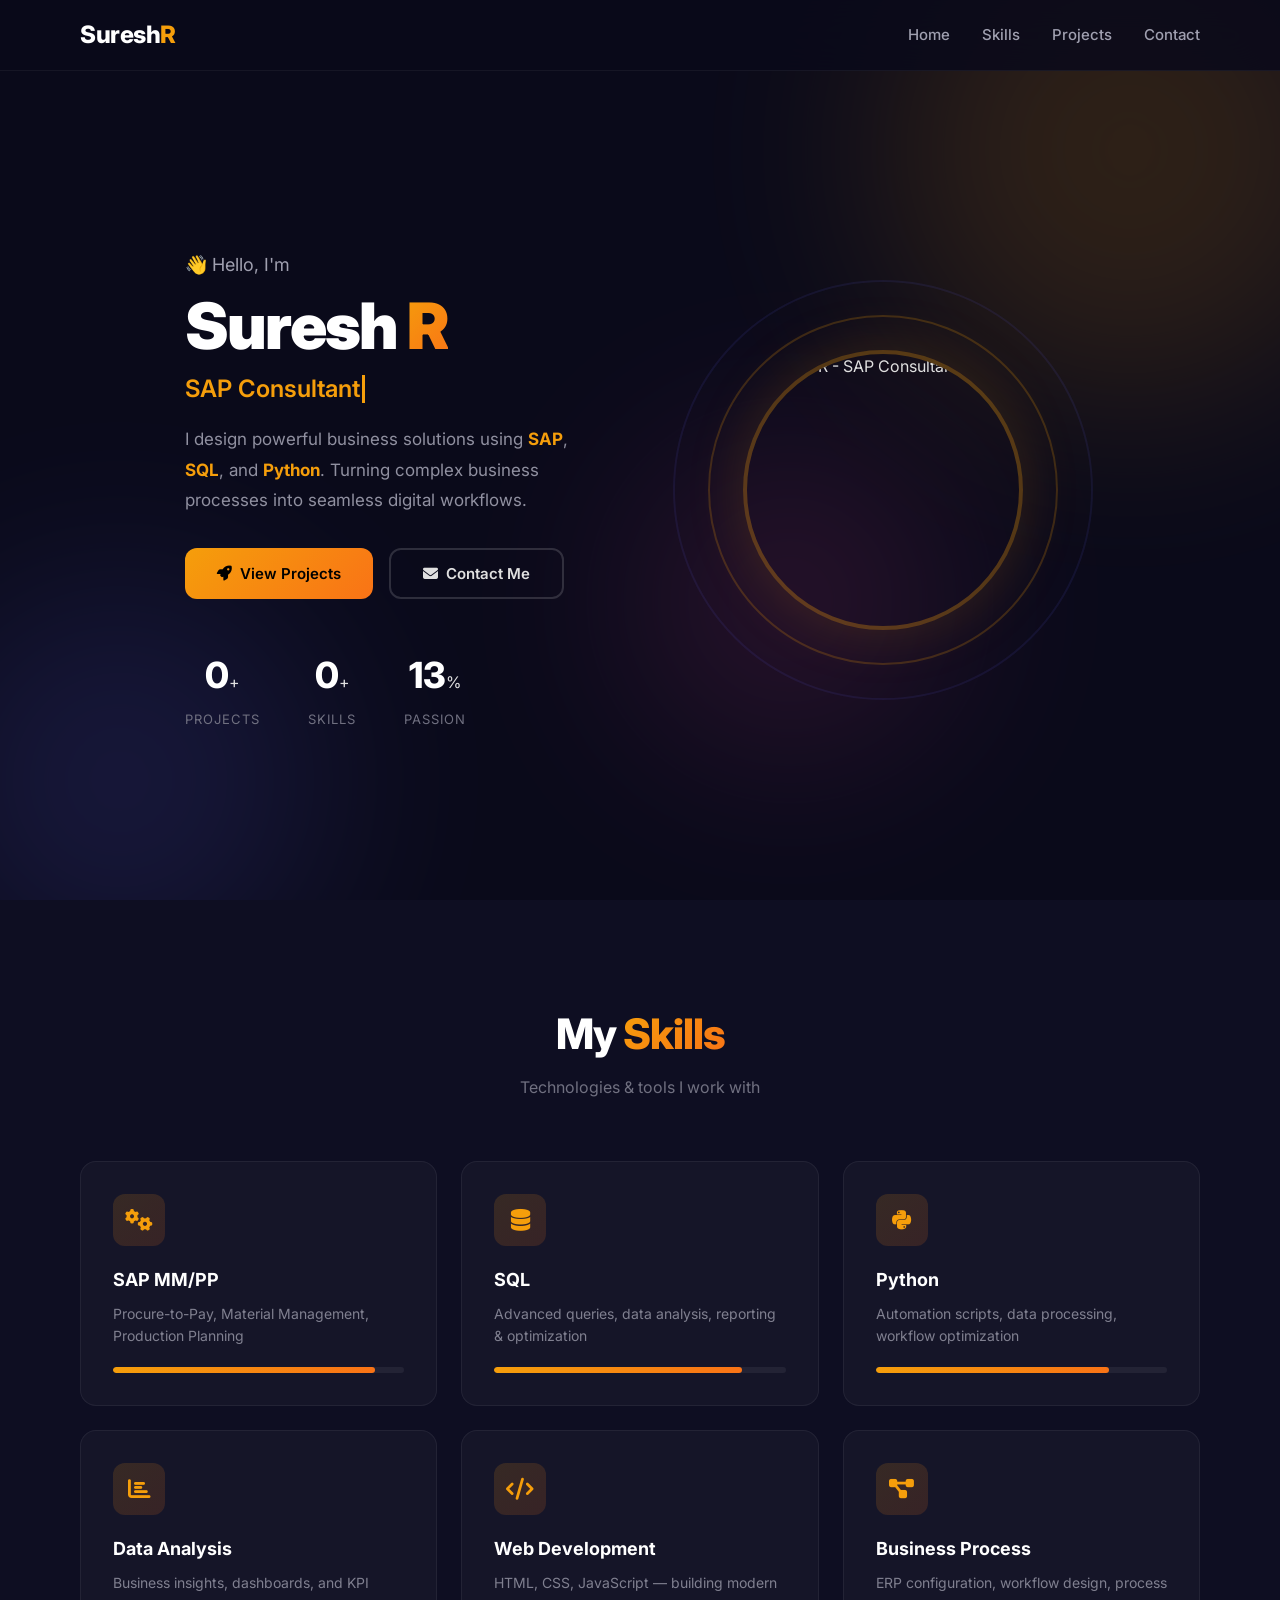
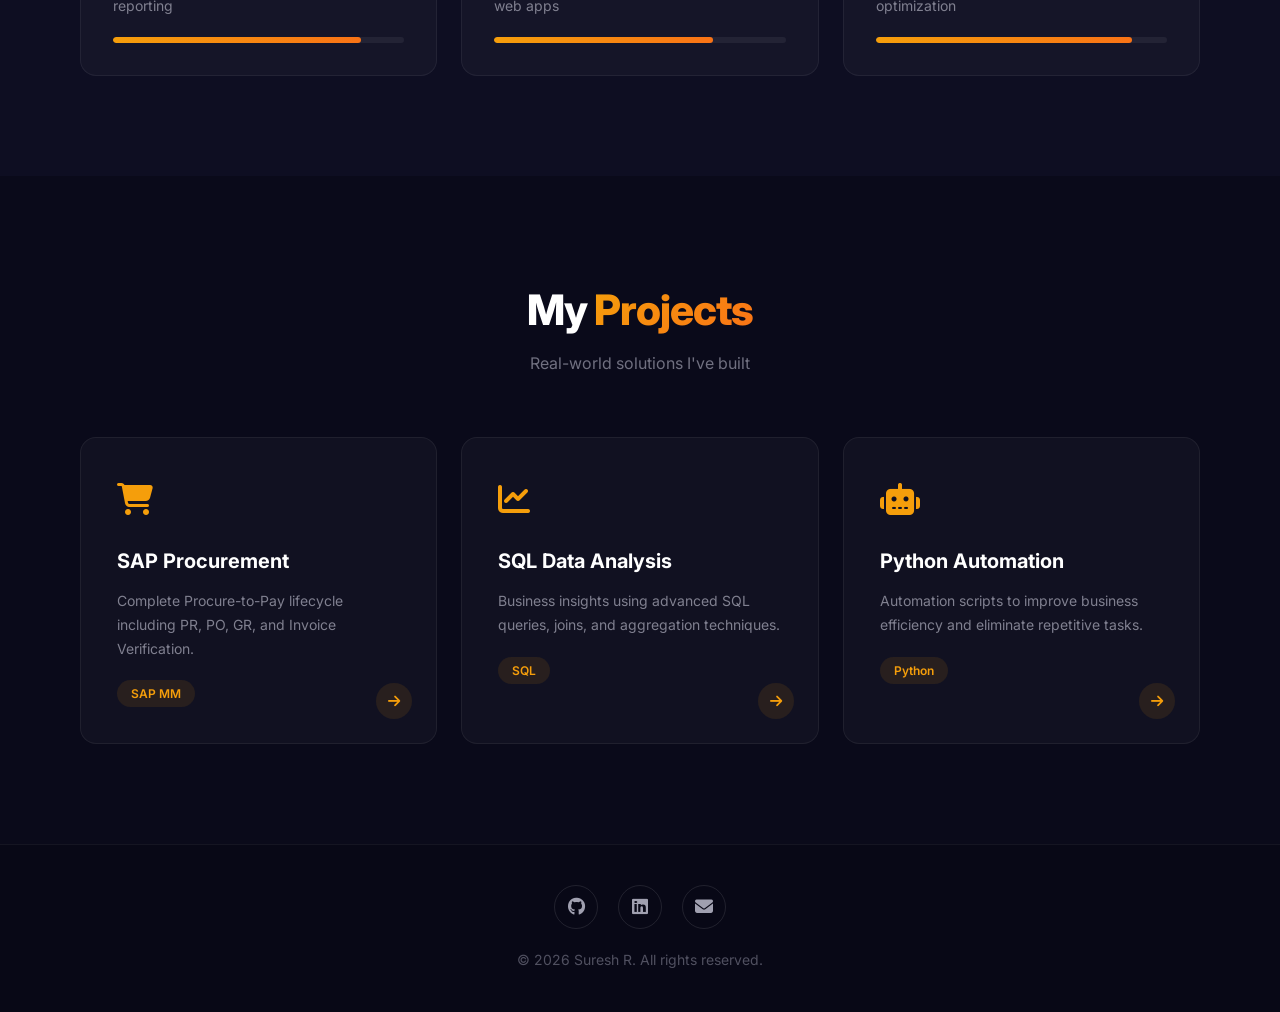
==== Suresh Portfolio Website.html @ 38349b08 "Initial commit - Suresh Portfolio Website" ====
<!DOCTYPE html>
<html lang="en">

<head>
  <meta charset="UTF-8">
  <meta name="viewport" content="width=device-width, initial-scale=1.0">
  <meta name="description" content="Suresh R - SAP Consultant | Portfolio showcasing SAP, SQL, and Python expertise">
  <title>Suresh R | SAP Consultant Portfolio</title>
  <link rel="stylesheet" href="S.css">
  <link rel="preconnect" href="https://fonts.googleapis.com">
  <link href="https://fonts.googleapis.com/css2?family=Inter:wght@300;400;500;600;700;800;900&display=swap"
    rel="stylesheet">
  <link rel="stylesheet" href="https://cdnjs.cloudflare.com/ajax/libs/font-awesome/6.5.0/css/all.min.css">
</head>

<body>

  <!-- NAVBAR -->
  <nav id="navbar">
    <div class="nav-container">
      <a href="#" class="logo">Suresh<span>R</span></a>
      <ul class="nav-links">
        <li><a href="#hero">Home</a></li>
        <li><a href="#skills">Skills</a></li>
        <li><a href="#projects">Projects</a></li>
        <li><a href="#" onclick="openContactModal(); return false;">Contact</a></li>
      </ul>
      <button class="menu-toggle" onclick="toggleMenu()" aria-label="Toggle menu">
        <i class="fas fa-bars"></i>
      </button>
    </div>
  </nav>

  <!-- HERO SECTION -->
  <section id="hero">
    <div class="hero-bg-shapes">
      <div class="shape shape-1"></div>
      <div class="shape shape-2"></div>
      <div class="shape shape-3"></div>
    </div>
    <div class="hero-container">
      <div class="hero-text">
        <p class="greeting">&#128075; Hello, I'm</p>
        <h1>Suresh <span class="highlight">R</span></h1>
        <h2 class="typewriter" id="typewriter"></h2>
        <p class="hero-desc">
          I design powerful business solutions using <strong>SAP</strong>, <strong>SQL</strong>, and
          <strong>Python</strong>.
          Turning complex business processes into seamless digital workflows.
        </p>
        <div class="hero-buttons">
          <button class="btn-primary" onclick="scrollToSection('projects')">
            <i class="fas fa-rocket"></i> View Projects
          </button>
          <button class="btn-secondary" onclick="openContactModal()">
            <i class="fas fa-envelope"></i> Contact Me
          </button>
        </div>
        <div class="hero-stats">
          <div class="stat">
            <span class="stat-number" data-target="3">0</span>+
            <span class="stat-label">Projects</span>
          </div>
          <div class="stat">
            <span class="stat-number" data-target="5">0</span>+
            <span class="stat-label">Skills</span>
          </div>
          <div class="stat">
            <span class="stat-number" data-target="100">0</span>%
            <span class="stat-label">Passion</span>
          </div>
        </div>
      </div>
      <div class="hero-image">
        <div class="image-wrapper">
          <div class="image-ring"></div>
          <div class="image-ring ring-2"></div>
          <img src="D:\Protfolio\Suresh R.jpeg" alt="Suresh R - SAP Consultant">
        </div>
      </div>
    </div>
  </section>

  <!-- SKILLS SECTION -->
  <section id="skills">
    <div class="section-container">
      <h2 class="section-title">My <span class="highlight">Skills</span></h2>
      <p class="section-subtitle">Technologies & tools I work with</p>
      <div class="skills-grid">
        <div class="skill-card" style="--delay: 0.1s">
          <div class="skill-icon"><i class="fas fa-cogs"></i></div>
          <h3>SAP MM/PP</h3>
          <p>Procure-to-Pay, Material Management, Production Planning</p>
          <div class="skill-bar">
            <div class="skill-fill" data-width="90%"></div>
          </div>
        </div>
        <div class="skill-card" style="--delay: 0.2s">
          <div class="skill-icon"><i class="fas fa-database"></i></div>
          <h3>SQL</h3>
          <p>Advanced queries, data analysis, reporting & optimization</p>
          <div class="skill-bar">
            <div class="skill-fill" data-width="85%"></div>
          </div>
        </div>
        <div class="skill-card" style="--delay: 0.3s">
          <div class="skill-icon"><i class="fab fa-python"></i></div>
          <h3>Python</h3>
          <p>Automation scripts, data processing, workflow optimization</p>
          <div class="skill-bar">
            <div class="skill-fill" data-width="80%"></div>
          </div>
        </div>
        <div class="skill-card" style="--delay: 0.4s">
          <div class="skill-icon"><i class="fas fa-chart-bar"></i></div>
          <h3>Data Analysis</h3>
          <p>Business insights, dashboards, and KPI reporting</p>
          <div class="skill-bar">
            <div class="skill-fill" data-width="85%"></div>
          </div>
        </div>
        <div class="skill-card" style="--delay: 0.5s">
          <div class="skill-icon"><i class="fas fa-code"></i></div>
          <h3>Web Development</h3>
          <p>HTML, CSS, JavaScript — building modern web apps</p>
          <div class="skill-bar">
            <div class="skill-fill" data-width="75%"></div>
          </div>
        </div>
        <div class="skill-card" style="--delay: 0.6s">
          <div class="skill-icon"><i class="fas fa-project-diagram"></i></div>
          <h3>Business Process</h3>
          <p>ERP configuration, workflow design, process optimization</p>
          <div class="skill-bar">
            <div class="skill-fill" data-width="88%"></div>
          </div>
        </div>
      </div>
    </div>
  </section>

  <!-- PROJECTS SECTION -->
  <section id="projects">
    <div class="section-container">
      <h2 class="section-title">My <span class="highlight">Projects</span></h2>
      <p class="section-subtitle">Real-world solutions I've built</p>
      <div class="projects-grid">
        <div class="project-card" onclick="openProjectModal(0)">
          <div class="project-icon"><i class="fas fa-shopping-cart"></i></div>
          <h3>SAP Procurement</h3>
          <p>Complete Procure-to-Pay lifecycle including PR, PO, GR, and Invoice Verification.</p>
          <span class="project-tag">SAP MM</span>
          <div class="project-arrow"><i class="fas fa-arrow-right"></i></div>
        </div>
        <div class="project-card" onclick="openProjectModal(1)">
          <div class="project-icon"><i class="fas fa-chart-line"></i></div>
          <h3>SQL Data Analysis</h3>
          <p>Business insights using advanced SQL queries, joins, and aggregation techniques.</p>
          <span class="project-tag">SQL</span>
          <div class="project-arrow"><i class="fas fa-arrow-right"></i></div>
        </div>
        <div class="project-card" onclick="openProjectModal(2)">
          <div class="project-icon"><i class="fas fa-robot"></i></div>
          <h3>Python Automation</h3>
          <p>Automation scripts to improve business efficiency and eliminate repetitive tasks.</p>
          <span class="project-tag">Python</span>
          <div class="project-arrow"><i class="fas fa-arrow-right"></i></div>
        </div>
      </div>
    </div>
  </section>

  <!-- FOOTER -->
  <footer>
    <div class="footer-container">
      <div class="footer-socials">
        <a href="https://github.com/Sureshjhon" target="_blank" aria-label="GitHub"><i class="fab fa-github"></i></a>
        <a href="https://linkedin.com/in/suresh-raja-31374622a" target="_blank" aria-label="LinkedIn"><i
            class="fab fa-linkedin"></i></a>
        <a href="mailto:suresh200308@gmail.com" aria-label="Email"><i class="fas fa-envelope"></i></a>
      </div>
      <p>&copy; 2026 Suresh R. All rights reserved.</p>
    </div>
  </footer>

  <!-- MODAL -->
  <div id="modal" class="modal hidden">
    <div class="modal-overlay" onclick="closeModal()"></div>
    <div class="modal-content">
      <button class="modal-close" onclick="closeModal()"><i class="fas fa-times"></i></button>
      <div id="modal-body"></div>
    </div>
  </div>

  <script src="S.JS"></script>
</body>

</html>
---- S.css ----
/* ===== RESET & BASE ===== */
*, *::before, *::after {
  margin: 0;
  padding: 0;
  box-sizing: border-box;
}

html {
  scroll-behavior: smooth;
}

body {
  font-family: 'Inter', sans-serif;
  background: #0a0a1a;
  color: #e0e0e0;
  overflow-x: hidden;
  line-height: 1.6;
}

/* ===== NAVBAR ===== */
#navbar {
  position: fixed;
  top: 0;
  left: 0;
  width: 100%;
  z-index: 1000;
  background: rgba(10, 10, 26, 0.85);
  backdrop-filter: blur(20px);
  border-bottom: 1px solid rgba(255, 255, 255, 0.05);
  transition: all 0.3s ease;
}

.nav-container {
  max-width: 1200px;
  margin: 0 auto;
  padding: 16px 40px;
  display: flex;
  align-items: center;
  justify-content: space-between;
}

.logo {
  font-size: 24px;
  font-weight: 800;
  color: #fff;
  text-decoration: none;
  letter-spacing: -0.5px;
}

.logo span {
  color: #f59e0b;
}

.nav-links {
  list-style: none;
  display: flex;
  gap: 32px;
}

.nav-links a {
  color: #a0a0b0;
  text-decoration: none;
  font-size: 15px;
  font-weight: 500;
  transition: color 0.3s ease;
  position: relative;
}

.nav-links a::after {
  content: '';
  position: absolute;
  bottom: -4px;
  left: 0;
  width: 0;
  height: 2px;
  background: #f59e0b;
  transition: width 0.3s ease;
}

.nav-links a:hover {
  color: #fff;
}

.nav-links a:hover::after {
  width: 100%;
}

.menu-toggle {
  display: none;
  background: none;
  border: none;
  color: #fff;
  font-size: 22px;
  cursor: pointer;
}

/* ===== HERO ===== */
#hero {
  min-height: 100vh;
  display: flex;
  align-items: center;
  position: relative;
  overflow: hidden;
  padding-top: 80px;
}

.hero-bg-shapes {
  position: absolute;
  inset: 0;
  pointer-events: none;
}

.shape {
  position: absolute;
  border-radius: 50%;
  filter: blur(100px);
  opacity: 0.15;
}

.shape-1 {
  width: 500px;
  height: 500px;
  background: #f59e0b;
  top: -100px;
  right: -100px;
  animation: float 8s ease-in-out infinite;
}

.shape-2 {
  width: 400px;
  height: 400px;
  background: #6366f1;
  bottom: -80px;
  left: -80px;
  animation: float 10s ease-in-out infinite reverse;
}

.shape-3 {
  width: 300px;
  height: 300px;
  background: #ec4899;
  top: 50%;
  left: 50%;
  animation: float 12s ease-in-out infinite;
}

@keyframes float {
  0%, 100% { transform: translate(0, 0) scale(1); }
  33% { transform: translate(30px, -30px) scale(1.05); }
  66% { transform: translate(-20px, 20px) scale(0.95); }
}

.hero-container {
  max-width: 1200px;
  margin: 0 auto;
  padding: 40px;
  display: flex;
  align-items: center;
  gap: 60px;
  position: relative;
  z-index: 1;
}

.hero-text {
  flex: 1;
  animation: fadeInUp 1s ease;
}

@keyframes fadeInUp {
  from { opacity: 0; transform: translateY(30px); }
  to { opacity: 1; transform: translateY(0); }
}

.greeting {
  font-size: 18px;
  color: #a0a0b0;
  margin-bottom: 12px;
}

.hero-text h1 {
  font-size: 64px;
  font-weight: 900;
  color: #ffffff;
  line-height: 1.1;
  letter-spacing: -2px;
  margin-bottom: 8px;
}

.highlight {
  background: linear-gradient(135deg, #f59e0b, #f97316);
  -webkit-background-clip: text;
  -webkit-text-fill-color: transparent;
  background-clip: text;
}

.typewriter {
  font-size: 24px;
  font-weight: 600;
  color: #f59e0b;
  min-height: 36px;
  margin-bottom: 16px;
}

.typewriter .cursor {
  display: inline-block;
  width: 3px;
  height: 28px;
  background: #f59e0b;
  margin-left: 2px;
  animation: blink 1s step-end infinite;
  vertical-align: text-bottom;
}

@keyframes blink {
  50% { opacity: 0; }
}

.hero-desc {
  font-size: 17px;
  color: #9090a0;
  max-width: 500px;
  line-height: 1.8;
  margin-bottom: 32px;
}

.hero-desc strong {
  color: #f59e0b;
}

.hero-buttons {
  display: flex;
  gap: 16px;
  margin-bottom: 48px;
}

.btn-primary {
  padding: 14px 32px;
  background: linear-gradient(135deg, #f59e0b, #f97316);
  color: #000;
  border: none;
  border-radius: 12px;
  font-size: 15px;
  font-weight: 600;
  cursor: pointer;
  transition: all 0.3s ease;
  display: flex;
  align-items: center;
  gap: 8px;
  font-family: 'Inter', sans-serif;
}

.btn-primary:hover {
  transform: translateY(-2px);
  box-shadow: 0 8px 30px rgba(245, 158, 11, 0.4);
}

.btn-secondary {
  padding: 14px 32px;
  background: transparent;
  color: #e0e0e0;
  border: 2px solid rgba(255, 255, 255, 0.15);
  border-radius: 12px;
  font-size: 15px;
  font-weight: 600;
  cursor: pointer;
  transition: all 0.3s ease;
  display: flex;
  align-items: center;
  gap: 8px;
  font-family: 'Inter', sans-serif;
}

.btn-secondary:hover {
  border-color: #f59e0b;
  color: #f59e0b;
  transform: translateY(-2px);
}

.hero-stats {
  display: flex;
  gap: 48px;
}

.stat {
  text-align: center;
}

.stat-number {
  font-size: 36px;
  font-weight: 800;
  color: #fff;
}

.stat-label {
  display: block;
  font-size: 13px;
  color: #707080;
  margin-top: 4px;
  text-transform: uppercase;
  letter-spacing: 1px;
}

/* HERO IMAGE */
.hero-image {
  flex: 1;
  display: flex;
  justify-content: center;
  align-items: center;
  animation: fadeInUp 1s ease 0.3s both;
}

.image-wrapper {
  position: relative;
  width: 350px;
  height: 350px;
  display: flex;
  justify-content: center;
  align-items: center;
}

.image-ring {
  position: absolute;
  width: 100%;
  height: 100%;
  border-radius: 50%;
  border: 2px solid rgba(245, 158, 11, 0.2);
  animation: pulse-ring 3s ease-in-out infinite;
}

.ring-2 {
  width: 120%;
  height: 120%;
  border-color: rgba(99, 102, 241, 0.1);
  animation-delay: 1.5s;
}

@keyframes pulse-ring {
  0%, 100% { transform: scale(1); opacity: 0.5; }
  50% { transform: scale(1.05); opacity: 1; }
}

.hero-image img {
  width: 280px;
  height: 280px;
  border-radius: 50%;
  object-fit: cover;
  border: 4px solid rgba(245, 158, 11, 0.3);
  position: relative;
  z-index: 1;
  box-shadow: 0 0 60px rgba(245, 158, 11, 0.15);
}

/* ===== SECTIONS COMMON ===== */
.section-container {
  max-width: 1200px;
  margin: 0 auto;
  padding: 100px 40px;
}

.section-title {
  font-size: 42px;
  font-weight: 800;
  color: #fff;
  text-align: center;
  margin-bottom: 8px;
  letter-spacing: -1px;
}

.section-subtitle {
  text-align: center;
  color: #707080;
  font-size: 16px;
  margin-bottom: 60px;
}

/* ===== SKILLS ===== */
#skills {
  background: #0e0e22;
}

.skills-grid {
  display: grid;
  grid-template-columns: repeat(3, 1fr);
  gap: 24px;
}

.skill-card {
  background: rgba(255, 255, 255, 0.03);
  border: 1px solid rgba(255, 255, 255, 0.06);
  border-radius: 16px;
  padding: 32px;
  transition: all 0.4s ease;
  animation: fadeInUp 0.6s ease calc(var(--delay)) both;
}

.skill-card:hover {
  transform: translateY(-8px);
  background: rgba(255, 255, 255, 0.06);
  border-color: rgba(245, 158, 11, 0.3);
  box-shadow: 0 20px 60px rgba(0, 0, 0, 0.3);
}

.skill-icon {
  width: 52px;
  height: 52px;
  border-radius: 12px;
  background: linear-gradient(135deg, rgba(245, 158, 11, 0.15), rgba(249, 115, 22, 0.15));
  display: flex;
  align-items: center;
  justify-content: center;
  font-size: 22px;
  color: #f59e0b;
  margin-bottom: 20px;
}

.skill-card h3 {
  font-size: 18px;
  font-weight: 700;
  color: #fff;
  margin-bottom: 8px;
}

.skill-card p {
  font-size: 14px;
  color: #808090;
  margin-bottom: 20px;
  line-height: 1.6;
}

.skill-bar {
  height: 6px;
  background: rgba(255, 255, 255, 0.06);
  border-radius: 10px;
  overflow: hidden;
}

.skill-fill {
  height: 100%;
  background: linear-gradient(90deg, #f59e0b, #f97316);
  border-radius: 10px;
  width: 0;
  transition: width 1.5s ease;
}

/* ===== PROJECTS ===== */
.projects-grid {
  display: grid;
  grid-template-columns: repeat(3, 1fr);
  gap: 24px;
}

.project-card {
  background: rgba(255, 255, 255, 0.03);
  border: 1px solid rgba(255, 255, 255, 0.06);
  border-radius: 16px;
  padding: 36px;
  cursor: pointer;
  transition: all 0.4s ease;
  position: relative;
  overflow: hidden;
}

.project-card::before {
  content: '';
  position: absolute;
  top: 0;
  left: 0;
  width: 100%;
  height: 3px;
  background: linear-gradient(90deg, #f59e0b, #f97316);
  transform: scaleX(0);
  transition: transform 0.4s ease;
}

.project-card:hover::before {
  transform: scaleX(1);
}

.project-card:hover {
  transform: translateY(-8px);
  background: rgba(255, 255, 255, 0.06);
  box-shadow: 0 20px 60px rgba(0, 0, 0, 0.3);
}

.project-icon {
  font-size: 32px;
  color: #f59e0b;
  margin-bottom: 20px;
}

.project-card h3 {
  font-size: 20px;
  font-weight: 700;
  color: #fff;
  margin-bottom: 12px;
}

.project-card p {
  font-size: 14px;
  color: #808090;
  line-height: 1.7;
  margin-bottom: 20px;
}

.project-tag {
  display: inline-block;
  padding: 4px 14px;
  background: rgba(245, 158, 11, 0.1);
  color: #f59e0b;
  border-radius: 20px;
  font-size: 12px;
  font-weight: 600;
}

.project-arrow {
  position: absolute;
  bottom: 24px;
  right: 24px;
  width: 36px;
  height: 36px;
  border-radius: 50%;
  background: rgba(245, 158, 11, 0.1);
  display: flex;
  align-items: center;
  justify-content: center;
  color: #f59e0b;
  font-size: 14px;
  transition: all 0.3s ease;
}

.project-card:hover .project-arrow {
  background: #f59e0b;
  color: #000;
  transform: translateX(4px);
}

/* ===== FOOTER ===== */
footer {
  background: #080816;
  border-top: 1px solid rgba(255, 255, 255, 0.05);
}

.footer-container {
  max-width: 1200px;
  margin: 0 auto;
  padding: 40px;
  text-align: center;
}

.footer-socials {
  display: flex;
  justify-content: center;
  gap: 20px;
  margin-bottom: 20px;
}

.footer-socials a {
  width: 44px;
  height: 44px;
  border-radius: 50%;
  border: 1px solid rgba(255, 255, 255, 0.1);
  display: flex;
  align-items: center;
  justify-content: center;
  color: #a0a0b0;
  text-decoration: none;
  font-size: 18px;
  transition: all 0.3s ease;
}

.footer-socials a:hover {
  background: #f59e0b;
  border-color: #f59e0b;
  color: #000;
  transform: translateY(-3px);
}

footer p {
  color: #505060;
  font-size: 14px;
}

/* ===== MODAL ===== */
.modal {
  position: fixed;
  inset: 0;
  z-index: 2000;
  display: flex;
  justify-content: center;
  align-items: center;
}

.modal-overlay {
  position: absolute;
  inset: 0;
  background: rgba(0, 0, 0, 0.7);
  backdrop-filter: blur(8px);
}

.hidden {
  display: none !important;
}

.modal-content {
  position: relative;
  background: #16162a;
  border: 1px solid rgba(255, 255, 255, 0.08);
  border-radius: 20px;
  padding: 40px;
  max-width: 480px;
  width: 90%;
  max-height: 80vh;
  overflow-y: auto;
  animation: modalIn 0.3s ease;
}

@keyframes modalIn {
  from { opacity: 0; transform: scale(0.9) translateY(20px); }
  to { opacity: 1; transform: scale(1) translateY(0); }
}

.modal-close {
  position: absolute;
  top: 16px;
  right: 16px;
  width: 36px;
  height: 36px;
  border-radius: 50%;
  background: rgba(255, 255, 255, 0.05);
  border: none;
  color: #a0a0b0;
  font-size: 16px;
  cursor: pointer;
  transition: all 0.3s ease;
  display: flex;
  align-items: center;
  justify-content: center;
}

.modal-close:hover {
  background: rgba(245, 158, 11, 0.2);
  color: #f59e0b;
}

#modal-body h2 {
  font-size: 24px;
  font-weight: 700;
  color: #fff;
  margin-bottom: 16px;
}

#modal-body p {
  color: #9090a0;
  font-size: 15px;
  line-height: 1.7;
  margin-bottom: 10px;
}

#modal-body a {
  color: #f59e0b;
  text-decoration: none;
  transition: color 0.3s ease;
}

#modal-body a:hover {
  color: #fbbf24;
  text-decoration: underline;
}

/* ===== RESPONSIVE ===== */
@media (max-width: 900px) {
  .hero-container {
    flex-direction: column;
    text-align: center;
    padding: 20px;
  }

  .hero-text h1 {
    font-size: 44px;
  }

  .hero-desc {
    margin: 0 auto 32px auto;
  }

  .hero-buttons {
    justify-content: center;
  }

  .hero-stats {
    justify-content: center;
  }

  .image-wrapper {
    width: 260px;
    height: 260px;
  }

  .hero-image img {
    width: 220px;
    height: 220px;
  }

  .skills-grid, .projects-grid {
    grid-template-columns: 1fr;
  }

  .nav-links {
    display: none;
    position: absolute;
    top: 100%;
    left: 0;
    width: 100%;
    background: rgba(10, 10, 26, 0.95);
    backdrop-filter: blur(20px);
    flex-direction: column;
    padding: 20px 40px;
    gap: 16px;
    border-bottom: 1px solid rgba(255, 255, 255, 0.05);
  }

  .nav-links.active {
    display: flex;
  }

  .menu-toggle {
    display: block;
  }
}

@media (max-width: 600px) {
  .hero-text h1 {
    font-size: 36px;
  }

  .hero-stats {
    gap: 24px;
  }

  .stat-number {
    font-size: 28px;
  }

  .section-title {
    font-size: 32px;
  }

  .section-container {
    padding: 60px 20px;
  }

  .nav-container {
    padding: 14px 20px;
  }
}
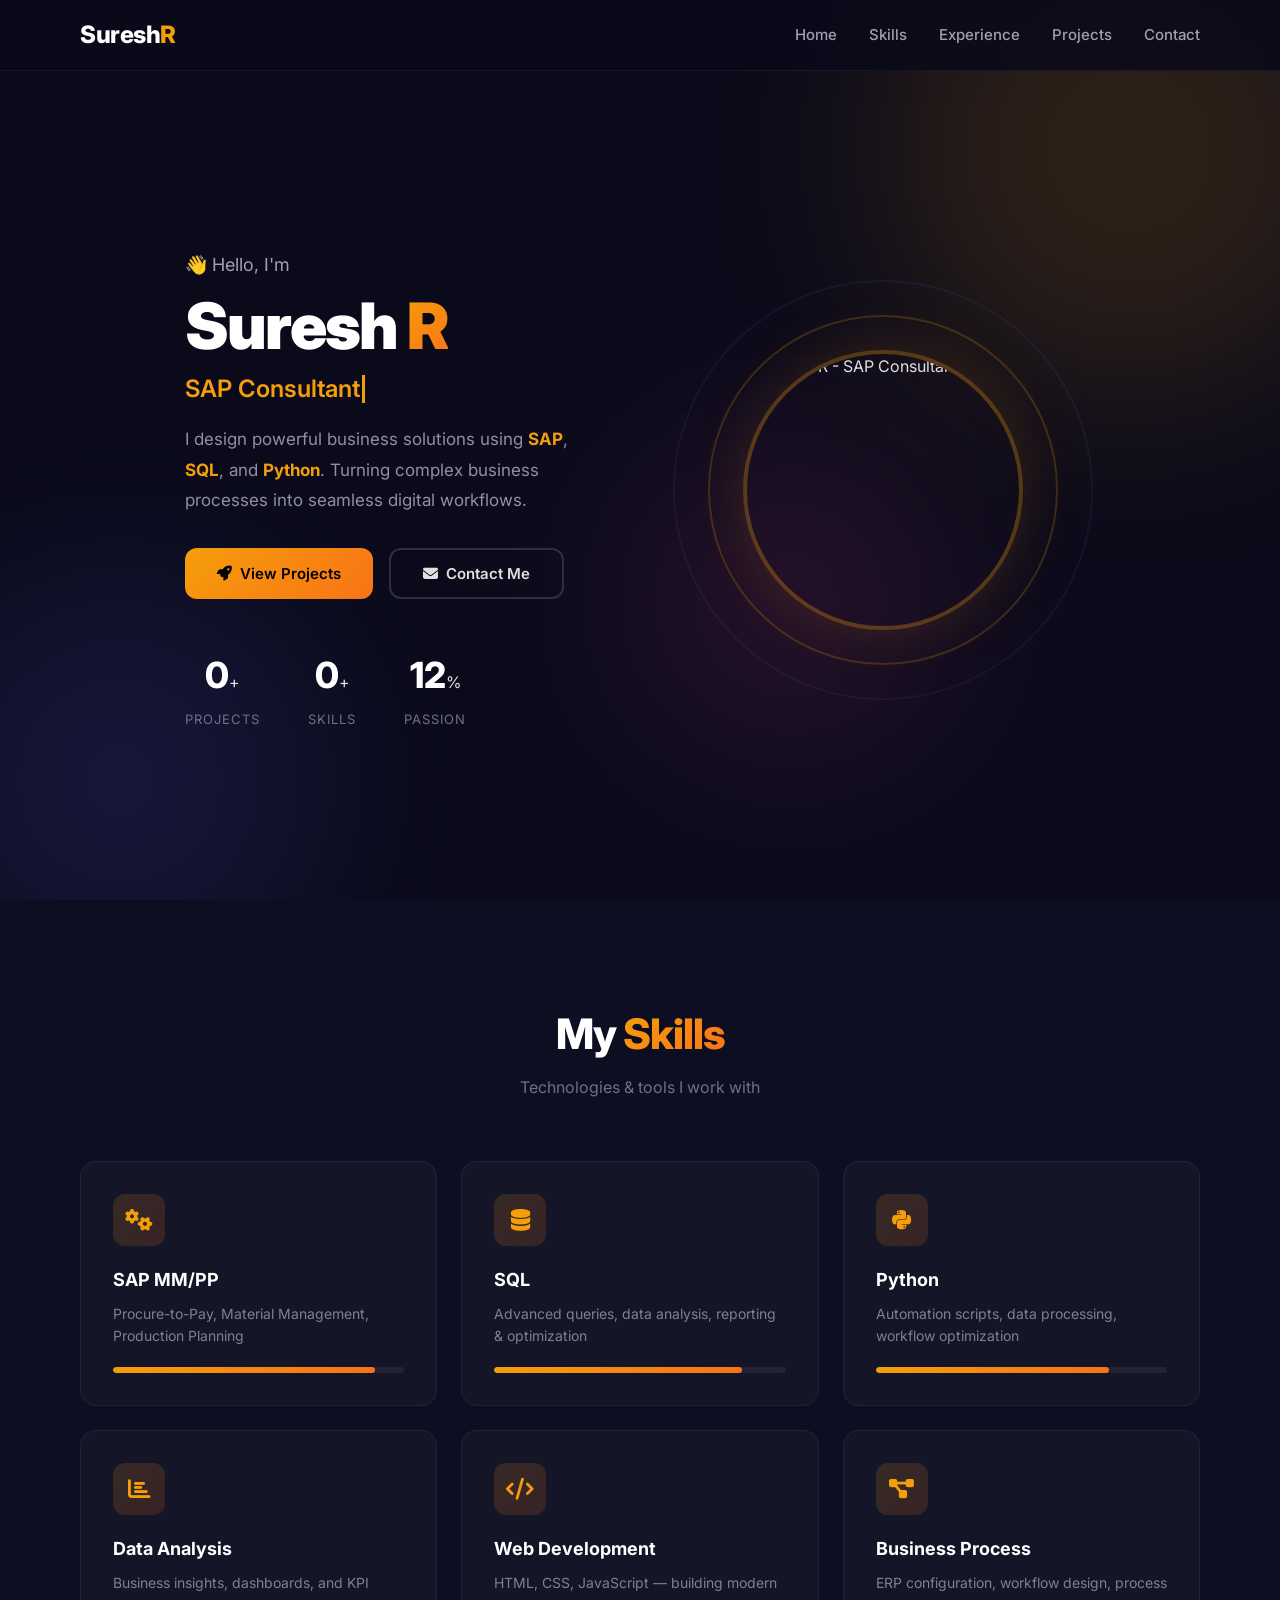
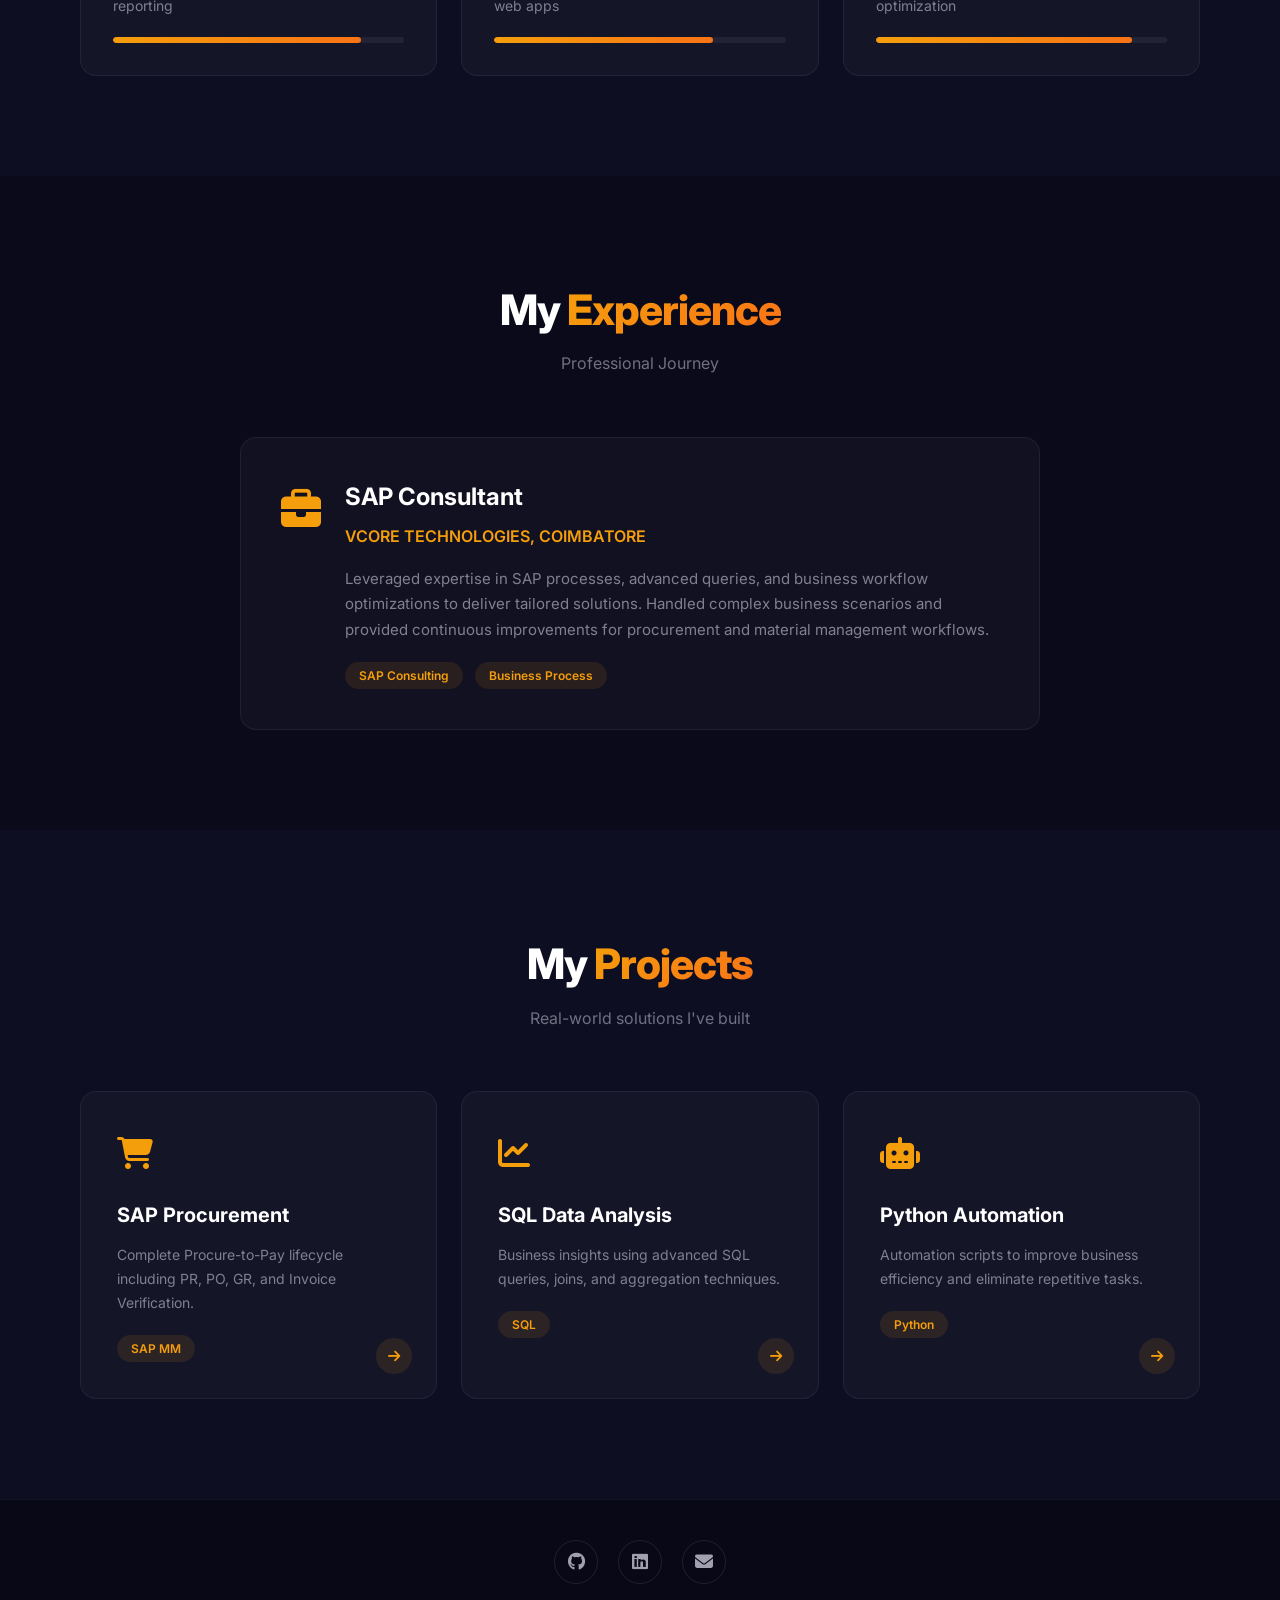
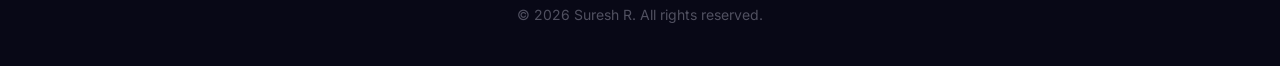
==== commit c331d0e8: "Add Experience Section" ====
--- a/Suresh Portfolio Website.html
+++ b/Suresh Portfolio Website.html
@@ -22,6 +22,7 @@
       <ul class="nav-links">
         <li><a href="#hero">Home</a></li>
         <li><a href="#skills">Skills</a></li>
+        <li><a href="#experience">Experience</a></li>
         <li><a href="#projects">Projects</a></li>
         <li><a href="#" onclick="openContactModal(); return false;">Contact</a></li>
       </ul>
@@ -139,8 +140,28 @@
     </div>
   </section>
 
+  <!-- EXPERIENCE SECTION -->
+  <section id="experience">
+    <div class="section-container">
+      <h2 class="section-title">My <span class="highlight">Experience</span></h2>
+      <p class="section-subtitle">Professional Journey</p>
+      <div class="projects-grid" style="grid-template-columns: 1fr; max-width: 800px; margin: 0 auto;">
+        <div class="project-card" style="cursor: pointer; display: flex; align-items: flex-start; gap: 24px; padding: 40px;" onclick="openExperienceModal()">
+          <div class="project-icon" style="margin-bottom: 0; font-size: 40px;"><i class="fas fa-briefcase"></i></div>
+          <div style="flex: 1;">
+            <h3 style="font-size: 24px; margin-bottom: 8px;">SAP Consultant</h3>
+            <h4 style="color: #f59e0b; font-size: 16px; font-weight: 600; margin-bottom: 16px;">VCORE TECHNOLOGIES, COIMBATORE</h4>
+            <p style="font-size: 15px;">Leveraged expertise in SAP processes, advanced queries, and business workflow optimizations to deliver tailored solutions. Handled complex business scenarios and provided continuous improvements for procurement and material management workflows.</p>
+            <span class="project-tag">SAP Consulting</span>
+            <span class="project-tag" style="margin-left: 8px;">Business Process</span>
+          </div>
+        </div>
+      </div>
+    </div>
+  </section>
+
   <!-- PROJECTS SECTION -->
-  <section id="projects">
+  <section id="projects" style="background: #0e0e22;">
     <div class="section-container">
       <h2 class="section-title">My <span class="highlight">Projects</span></h2>
       <p class="section-subtitle">Real-world solutions I've built</p>
@@ -170,6 +191,7 @@
     </div>
   </section>
 
+
   <!-- FOOTER -->
   <footer>
     <div class="footer-container">
@@ -193,6 +215,44 @@
   </div>
 
   <script src="S.JS"></script>
+  <!-- Code injected by live-server -->
+  <script>
+    // <![CDATA[  <-- For SVG support
+    if ('WebSocket' in window) {
+      (function () {
+        function refreshCSS() {
+          var sheets = [].slice.call(document.getElementsByTagName("link"));
+          var head = document.getElementsByTagName("head")[0];
+          for (var i = 0; i < sheets.length; ++i) {
+            var elem = sheets[i];
+            var parent = elem.parentElement || head;
+            parent.removeChild(elem);
+            var rel = elem.rel;
+            if (elem.href && typeof rel != "string" || rel.length == 0 || rel.toLowerCase() == "stylesheet") {
+              var url = elem.href.replace(/(&|\?)_cacheOverride=\d+/, '');
+              elem.href = url + (url.indexOf('?') >= 0 ? '&' : '?') + '_cacheOverride=' + (new Date().valueOf());
+            }
+            parent.appendChild(elem);
+          }
+        }
+        var protocol = window.location.protocol === 'http:' ? 'ws://' : 'wss://';
+        var address = protocol + window.location.host + window.location.pathname + '/ws';
+        var socket = new WebSocket(address);
+        socket.onmessage = function (msg) {
+          if (msg.data == 'reload') window.location.reload();
+          else if (msg.data == 'refreshcss') refreshCSS();
+        };
+        if (sessionStorage && !sessionStorage.getItem('IsThisFirstTime_Log_From_LiveServer')) {
+          console.log('Live reload enabled.');
+          sessionStorage.setItem('IsThisFirstTime_Log_From_LiveServer', true);
+        }
+      })();
+    }
+    else {
+      console.error('Upgrade your browser. This Browser is NOT supported WebSocket for Live-Reloading.');
+    }
+    // ]]>
+  </script>
 </body>
 
 </html>
--- a/S.css
+++ b/S.css
@@ -1,5 +1,7 @@
 /* ===== RESET & BASE ===== */
-*, *::before, *::after {
+*,
+*::before,
+*::after {
   margin: 0;
   padding: 0;
   box-sizing: border-box;
@@ -145,9 +147,19 @@
 }
 
 @keyframes float {
-  0%, 100% { transform: translate(0, 0) scale(1); }
-  33% { transform: translate(30px, -30px) scale(1.05); }
-  66% { transform: translate(-20px, 20px) scale(0.95); }
+
+  0%,
+  100% {
+    transform: translate(0, 0) scale(1);
+  }
+
+  33% {
+    transform: translate(30px, -30px) scale(1.05);
+  }
+
+  66% {
+    transform: translate(-20px, 20px) scale(0.95);
+  }
 }
 
 .hero-container {
@@ -167,8 +179,15 @@
 }
 
 @keyframes fadeInUp {
-  from { opacity: 0; transform: translateY(30px); }
-  to { opacity: 1; transform: translateY(0); }
+  from {
+    opacity: 0;
+    transform: translateY(30px);
+  }
+
+  to {
+    opacity: 1;
+    transform: translateY(0);
+  }
 }
 
 .greeting {
@@ -212,7 +231,9 @@
 }
 
 @keyframes blink {
-  50% { opacity: 0; }
+  50% {
+    opacity: 0;
+  }
 }
 
 .hero-desc {
@@ -335,8 +356,17 @@
 }
 
 @keyframes pulse-ring {
-  0%, 100% { transform: scale(1); opacity: 0.5; }
-  50% { transform: scale(1.05); opacity: 1; }
+
+  0%,
+  100% {
+    transform: scale(1);
+    opacity: 0.5;
+  }
+
+  50% {
+    transform: scale(1.05);
+    opacity: 1;
+  }
 }
 
 .hero-image img {
@@ -615,8 +645,15 @@
 }
 
 @keyframes modalIn {
-  from { opacity: 0; transform: scale(0.9) translateY(20px); }
-  to { opacity: 1; transform: scale(1) translateY(0); }
+  from {
+    opacity: 0;
+    transform: scale(0.9) translateY(20px);
+  }
+
+  to {
+    opacity: 1;
+    transform: scale(1) translateY(0);
+  }
 }
 
 .modal-close {
@@ -701,7 +738,8 @@
     height: 220px;
   }
 
-  .skills-grid, .projects-grid {
+  .skills-grid,
+  .projects-grid {
     grid-template-columns: 1fr;
   }
 
